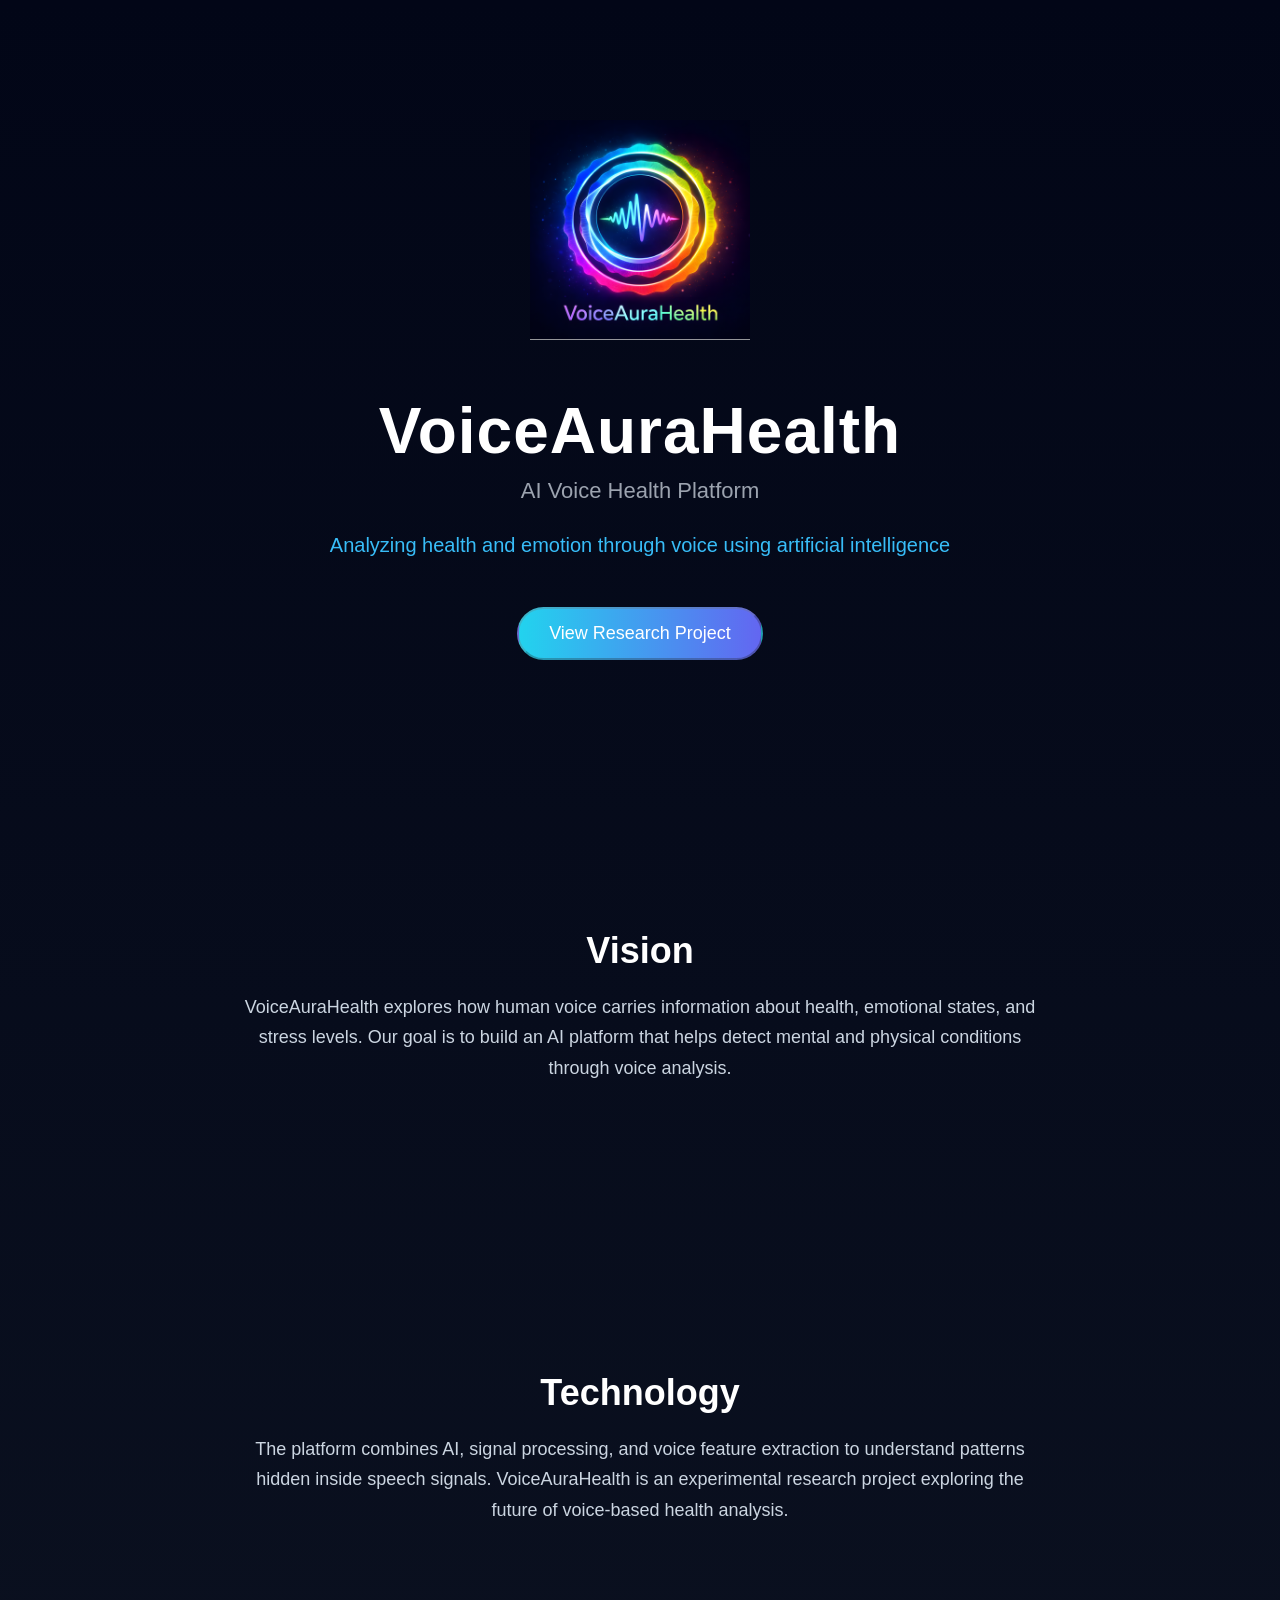
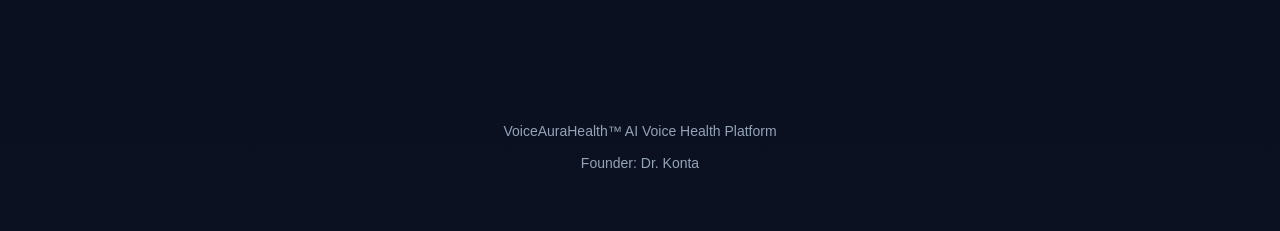
==== index.html @ 621a5ee7 "Update index.html" ====
<!DOCTYPE html>
<html lang="en">
<head>
<meta charset="UTF-8">
<meta name="viewport" content="width=device-width, initial-scale=1">

<title>VoiceAuraHealth</title>

<style>

body{
margin:0;
font-family:Arial, Helvetica, sans-serif;
background:linear-gradient(180deg,#020617,#0b1120);
color:white;
text-align:center;
}

.container{
padding-top:120px;
padding-bottom:120px;
}

.logo{
width:220px;
margin-bottom:40px;
}

h1{
font-size:64px;
margin:10px 0;
letter-spacing:1px;
}

.subtitle{
font-size:22px;
color:#9ca3af;
margin-bottom:30px;
}

.tagline{
font-size:20px;
color:#38bdf8;
margin-bottom:50px;
}

.button{
display:inline-block;
padding:14px 30px;
border-radius:40px;
background:linear-gradient(90deg,#22d3ee,#6366f1);
color:white;
text-decoration:none;
font-size:18px;
transition:0.3s;
}

.button:hover{
transform:scale(1.05);
}

.section{
max-width:800px;
margin:auto;
padding:120px 20px;
}

.section h2{
font-size:36px;
margin-bottom:20px;
}

.section p{
font-size:18px;
line-height:1.7;
color:#cbd5e1;
}

footer{
padding:60px;
color:#94a3b8;
font-size:14px;
}

</style>

</head>

<body>

<div class="container">

<img src="VoiceAuraHealth_logo_main.png" class="logo">

<h1>VoiceAuraHealth</h1>

<div class="subtitle">
AI Voice Health Platform
</div>

<div class="tagline">
Analyzing health and emotion through voice using artificial intelligence
</div>

<!--
<a href="https://github.com/kontakun1120-bit/voiceaurahealth" class="btn">
View Research Project
</a>
-->  

<button class="button" disabled>
View Research Project
</button>

</div>


<div class="section">

<h2>Vision</h2>

<p>
VoiceAuraHealth explores how human voice carries information about
health, emotional states, and stress levels.
Our goal is to build an AI platform that helps detect
mental and physical conditions through voice analysis.
</p>

</div>


<div class="section">

<h2>Technology</h2>

<p>
The platform combines AI, signal processing,
and voice feature extraction to understand patterns
hidden inside speech signals.
VoiceAuraHealth is an experimental research project
exploring the future of voice-based health analysis.
</p>

</div>


<footer>

VoiceAuraHealth™  
AI Voice Health Platform

<br><br>

Founder: Dr. Konta

</footer>

</body>
</html>
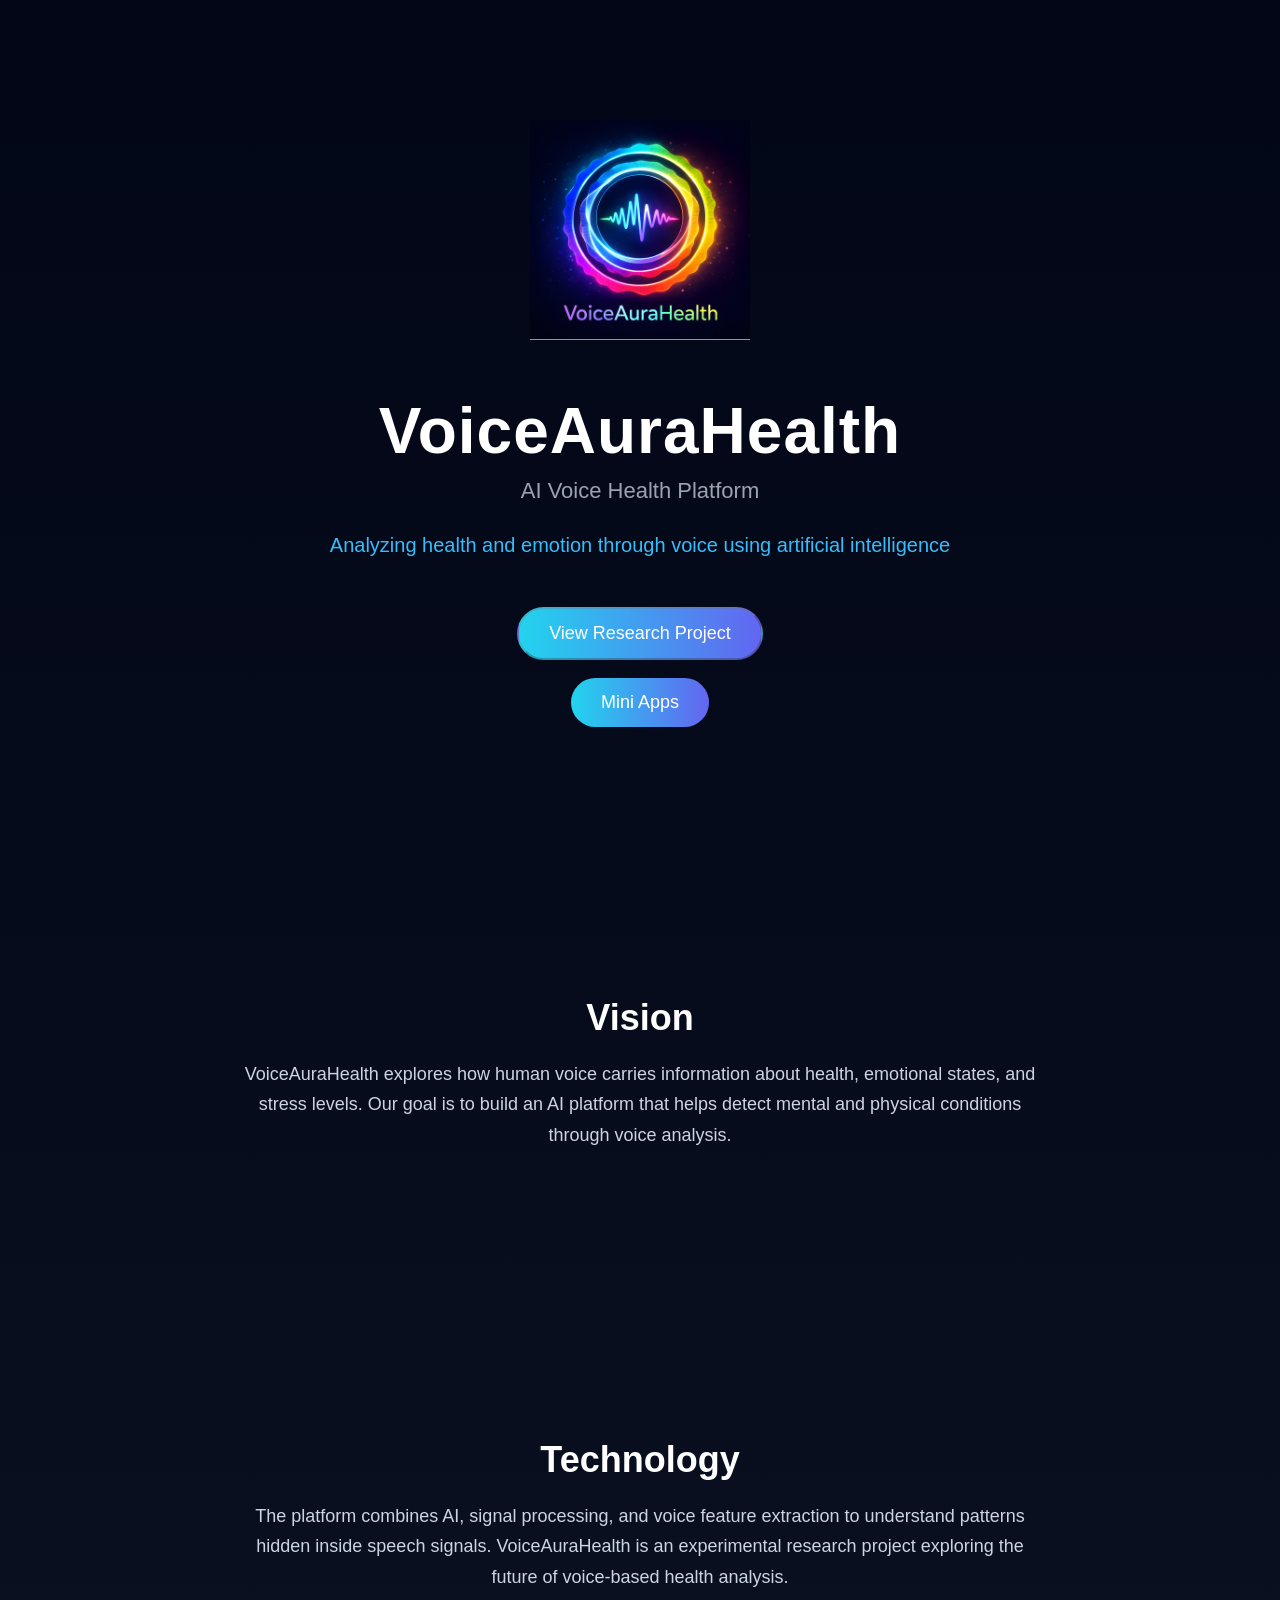
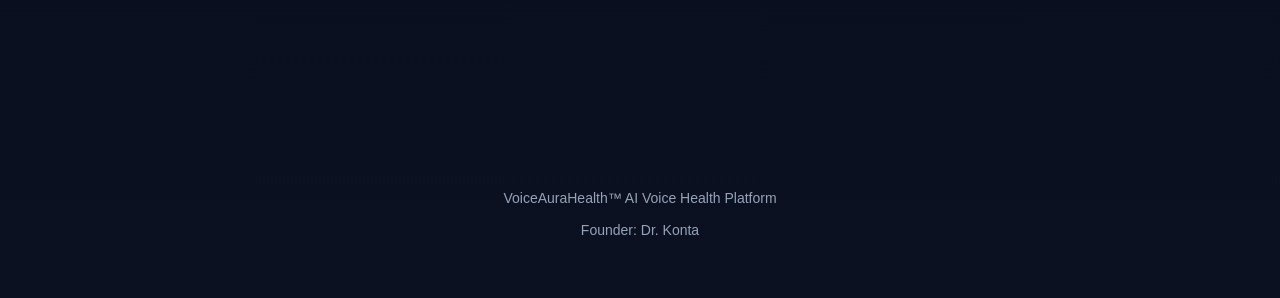
==== commit ae2749b2: "Update index.html" ====
--- a/index.html
+++ b/index.html
@@ -111,7 +111,12 @@
 <button class="button" disabled>
 View Research Project
 </button>
+<br><br>
 
+<a href="miniapps/" class="button">
+Mini Apps
+</a>
+  
 </div>
 
 
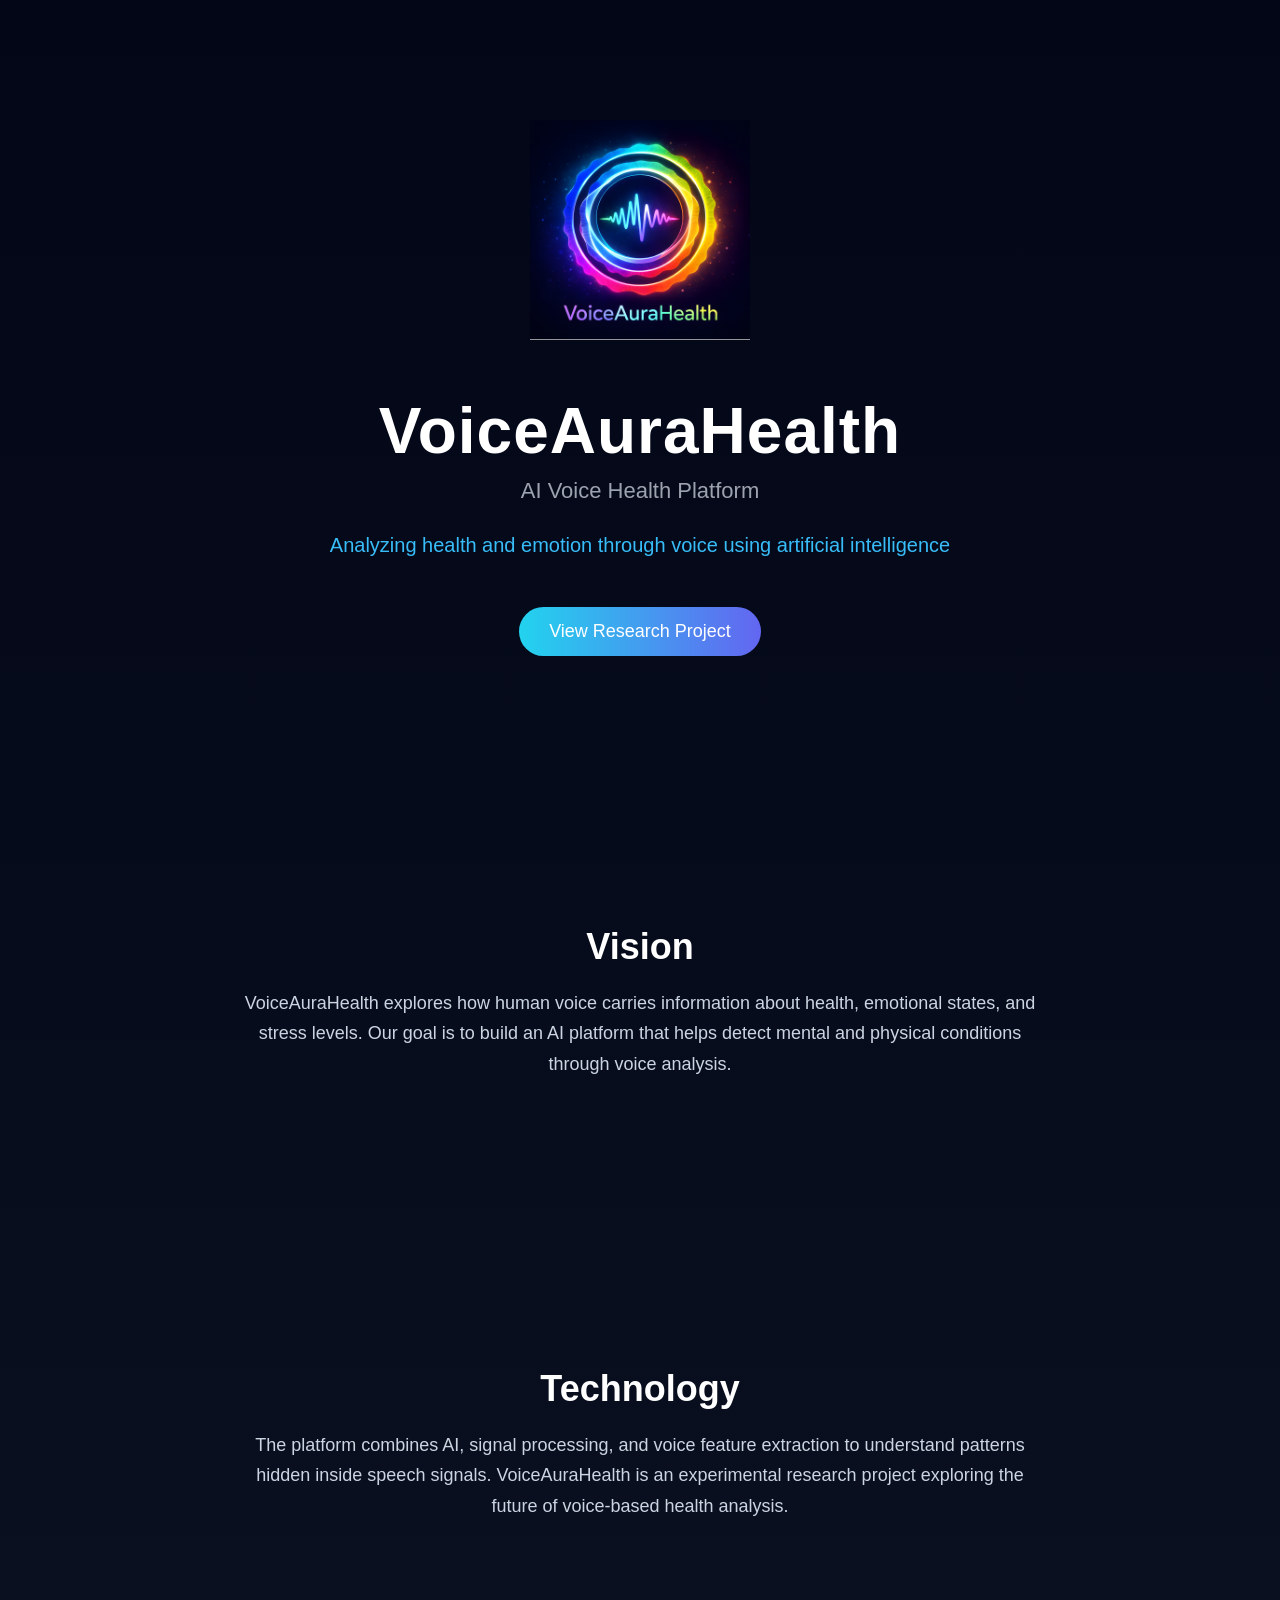
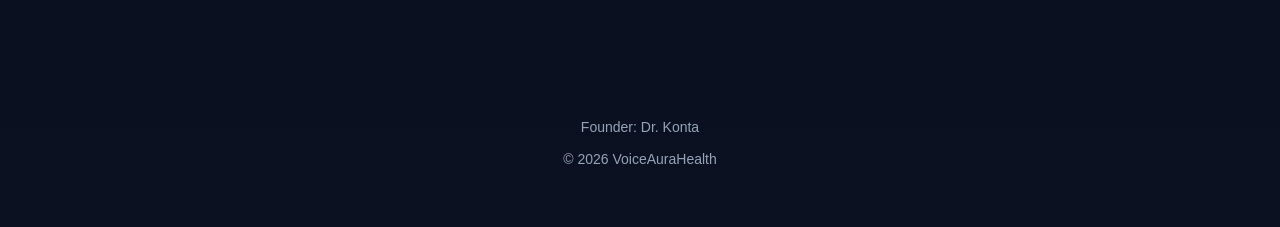
==== commit 4070b485: "Update index.html" ====
--- a/index.html
+++ b/index.html
@@ -102,21 +102,11 @@
 Analyzing health and emotion through voice using artificial intelligence
 </div>
 
-<!--
-<a href="https://github.com/kontakun1120-bit/voiceaurahealth" class="btn">
+<a class="button"
+href="https://github.com/kontakun1120-bit/voiceaurahealth">
 View Research Project
 </a>
--->  
 
-<button class="button" disabled>
-View Research Project
-</button>
-<br><br>
-
-<a href="miniapps/" class="button">
-Mini Apps
-</a>
-  
 </div>
 
 
@@ -151,12 +141,9 @@
 
 <footer>
 
-VoiceAuraHealth™  
-AI Voice Health Platform
-
+Founder: Dr. Konta  
 <br><br>
-
-Founder: Dr. Konta
+© 2026 VoiceAuraHealth
 
 </footer>
 
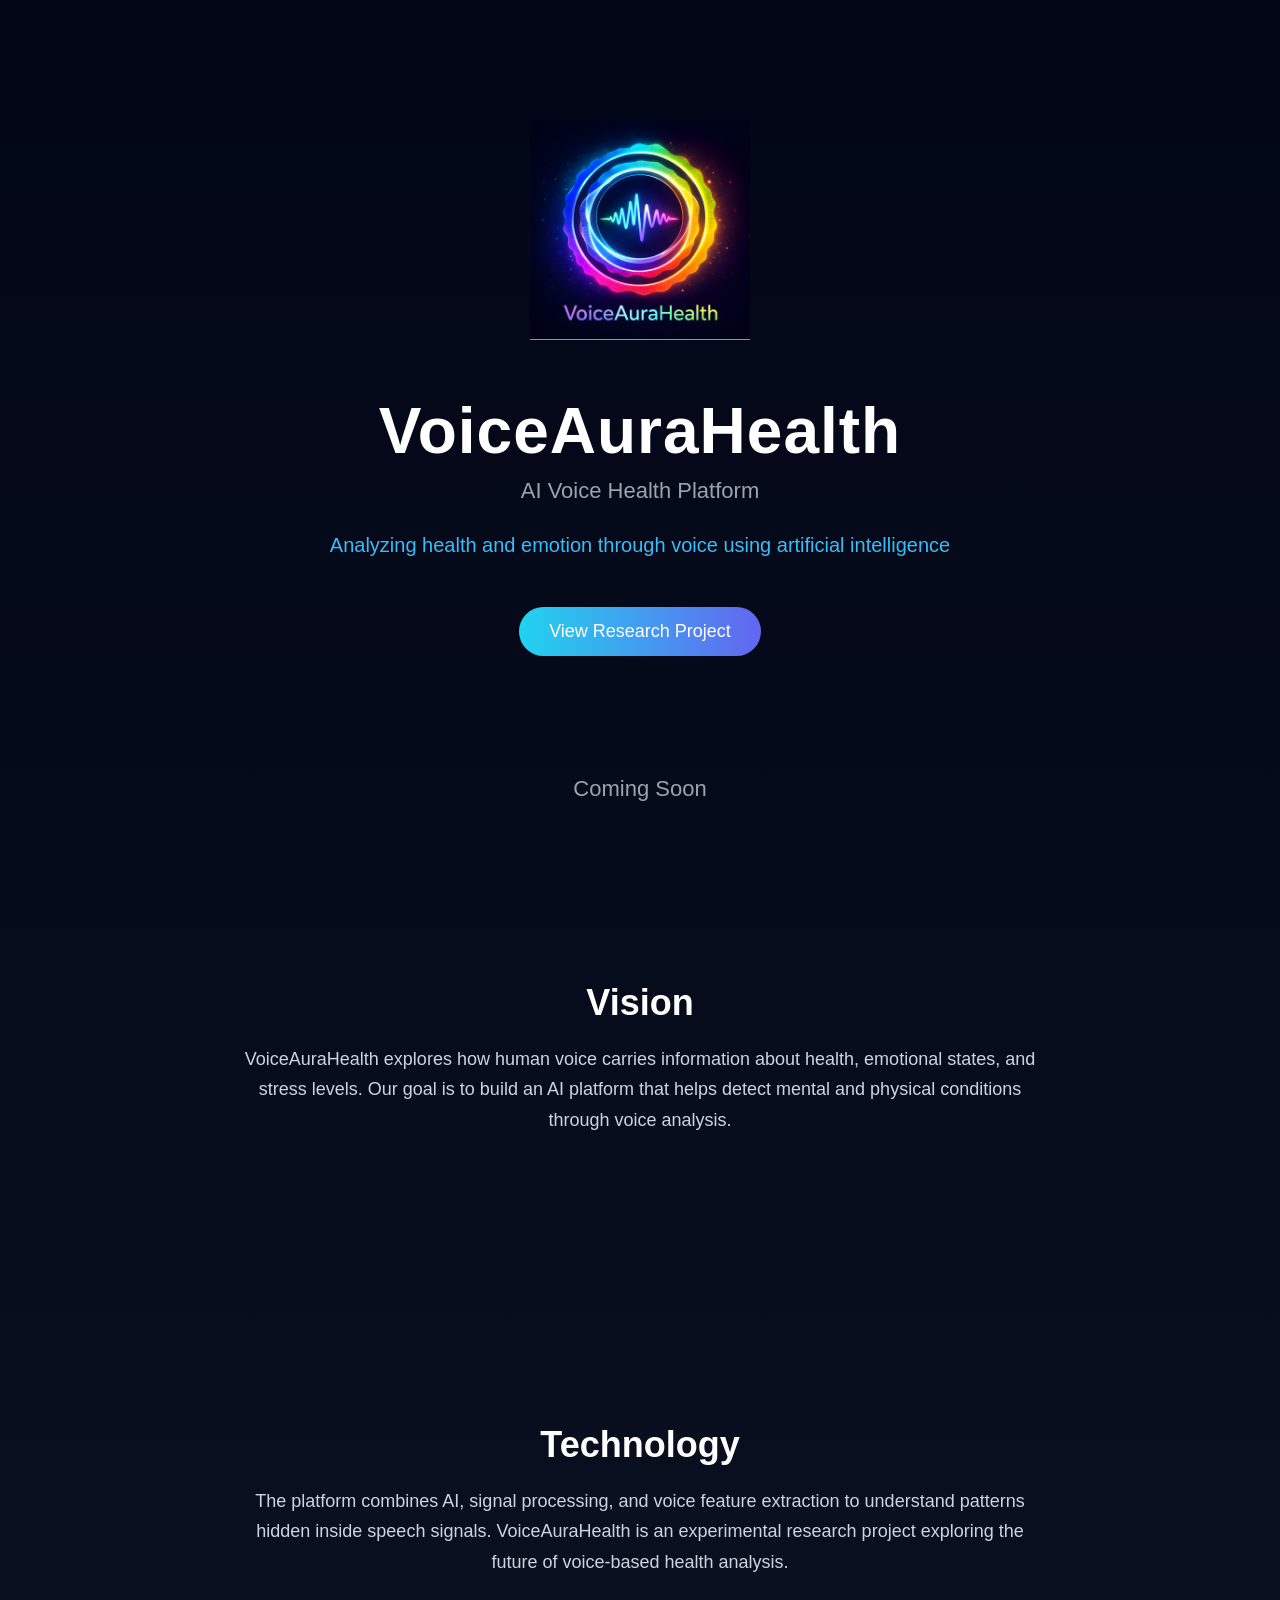
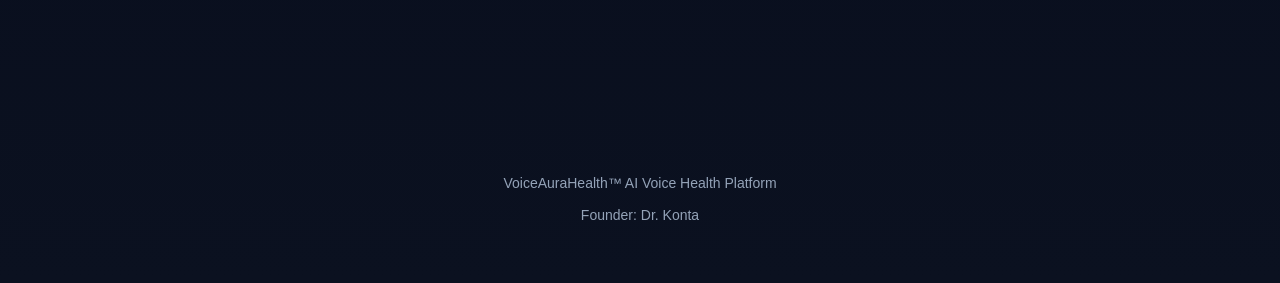
==== commit 85f4b948: "Update index.html" ====
--- a/index.html
+++ b/index.html
@@ -102,14 +102,17 @@
 Analyzing health and emotion through voice using artificial intelligence
 </div>
 
-<a class="button"
+<a class="button disabled"
 href="https://github.com/kontakun1120-bit/voiceaurahealth">
 View Research Project
 </a>
 
 </div>
 
-
+<div class="subtitle">
+Coming Soon
+</div>
+  
 <div class="section">
 
 <h2>Vision</h2>
@@ -141,9 +144,12 @@
 
 <footer>
 
-Founder: Dr. Konta  
+VoiceAuraHealth™  
+AI Voice Health Platform
+
 <br><br>
-© 2026 VoiceAuraHealth
+
+Founder: Dr. Konta
 
 </footer>
 
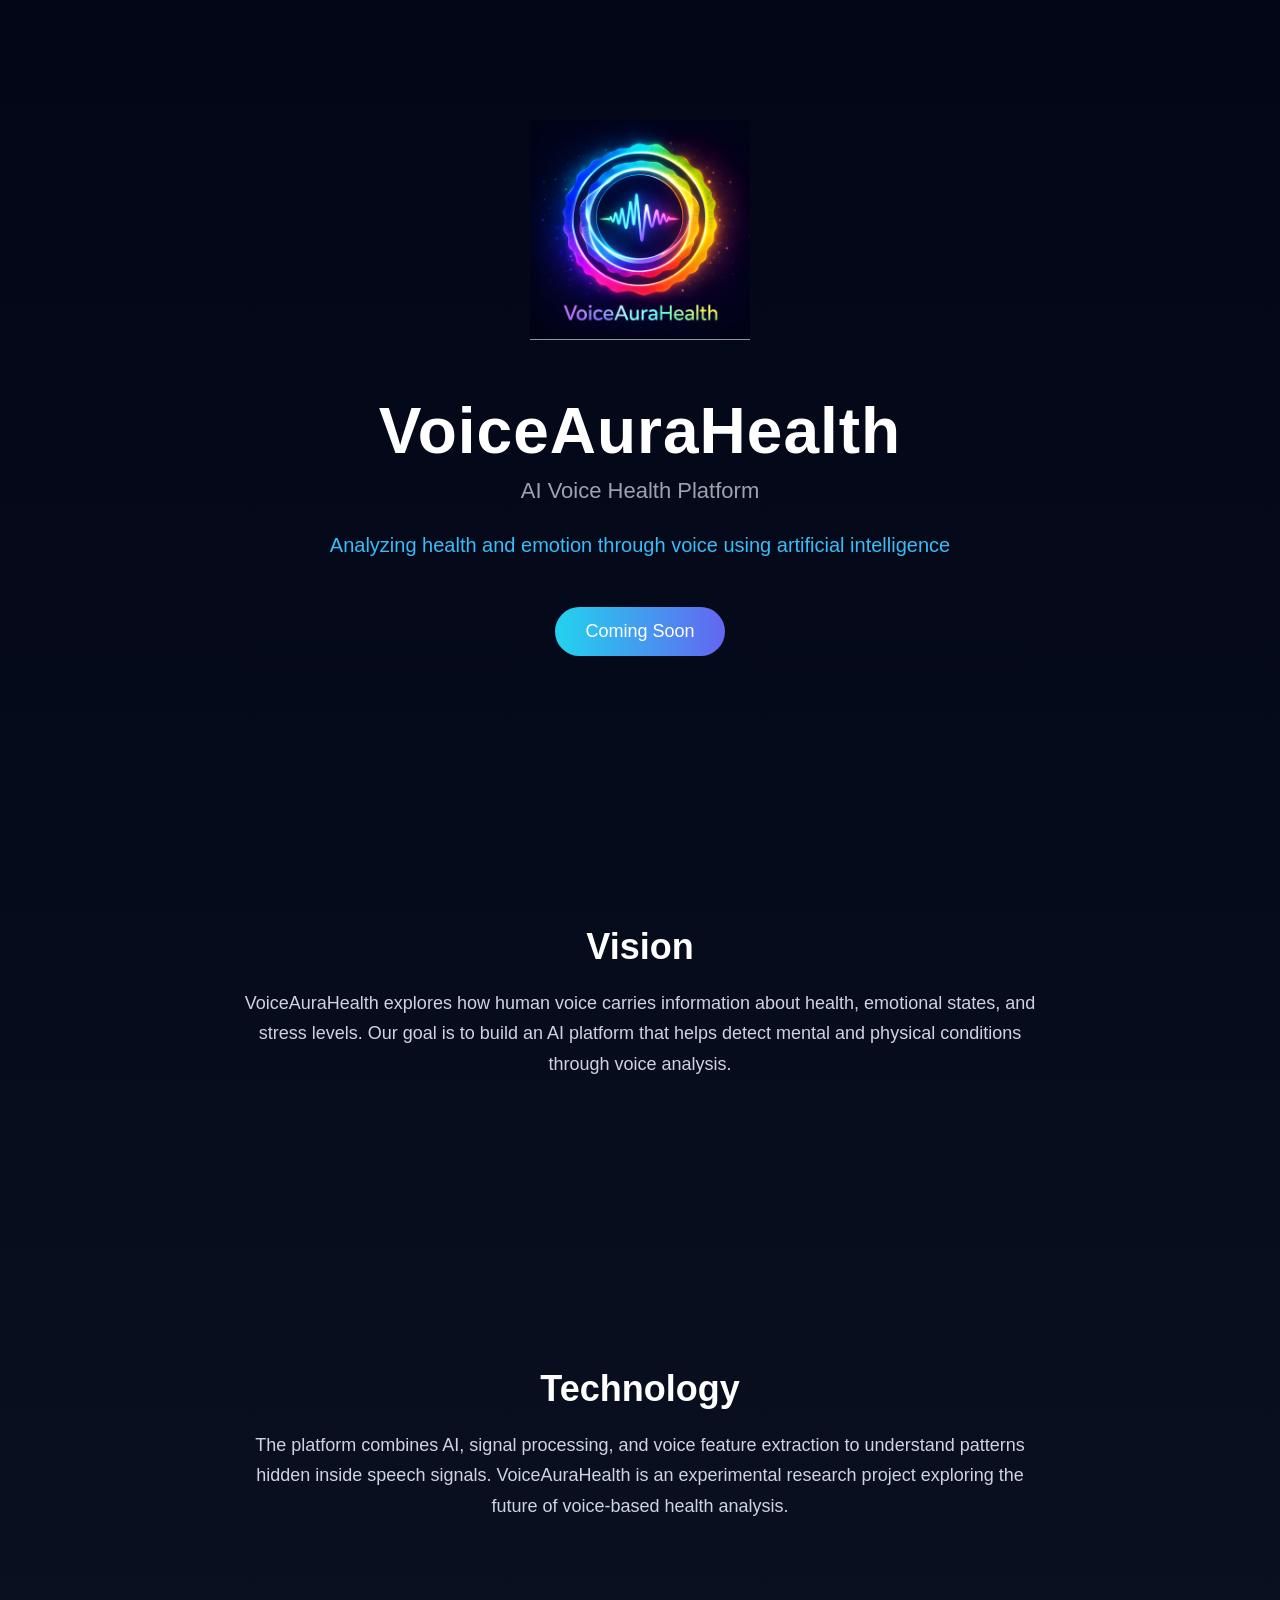
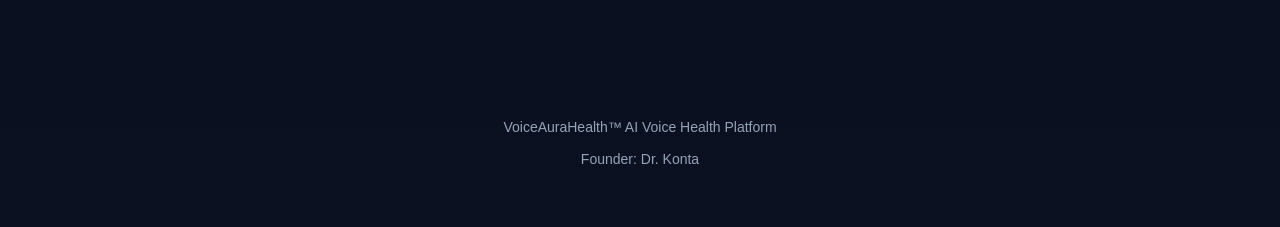
==== commit 230b0bc3: "Update index.html" ====
--- a/index.html
+++ b/index.html
@@ -102,17 +102,12 @@
 Analyzing health and emotion through voice using artificial intelligence
 </div>
 
-<a class="button disabled"
-href="https://github.com/kontakun1120-bit/voiceaurahealth">
-View Research Project
-</a>
-
-</div>
-
-<div class="subtitle">
+<div class="button disabled">
 Coming Soon
 </div>
   
+</div>
+
 <div class="section">
 
 <h2>Vision</h2>
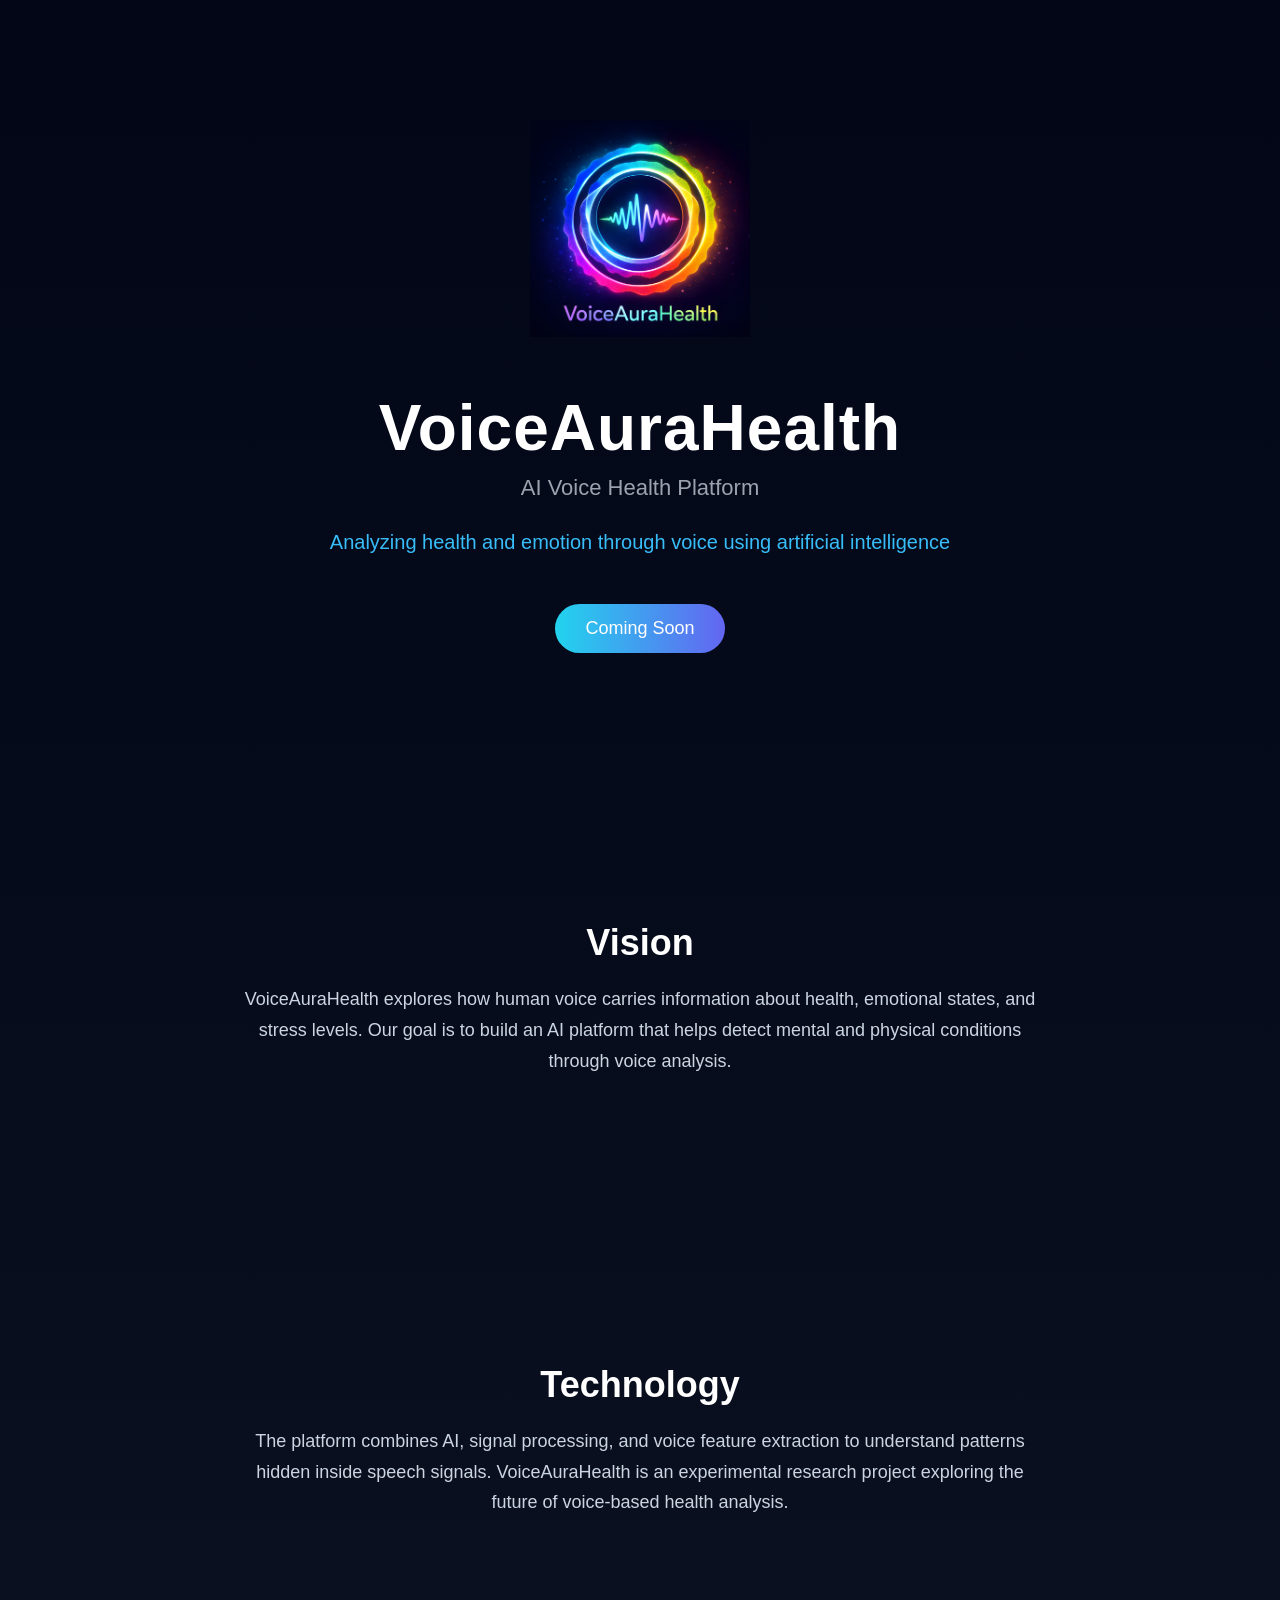
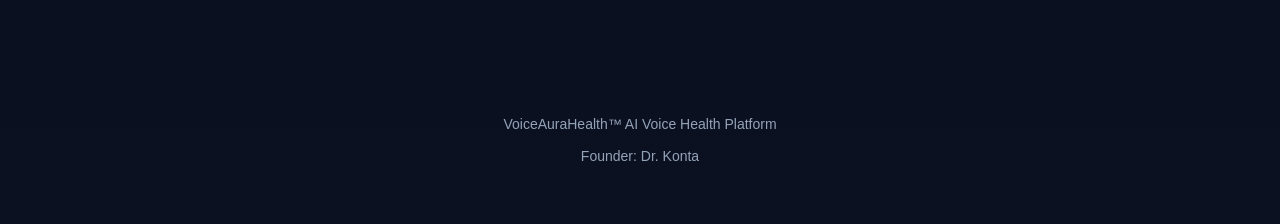
==== commit 95e9ced5: "Add files via upload" ====
--- a/index.html
+++ b/index.html
@@ -1,152 +1,152 @@
-<!DOCTYPE html>
-<html lang="en">
-<head>
-<meta charset="UTF-8">
-<meta name="viewport" content="width=device-width, initial-scale=1">
-
-<title>VoiceAuraHealth</title>
-
-<style>
-
-body{
-margin:0;
-font-family:Arial, Helvetica, sans-serif;
-background:linear-gradient(180deg,#020617,#0b1120);
-color:white;
-text-align:center;
-}
-
-.container{
-padding-top:120px;
-padding-bottom:120px;
-}
-
-.logo{
-width:220px;
-margin-bottom:40px;
-}
-
-h1{
-font-size:64px;
-margin:10px 0;
-letter-spacing:1px;
-}
-
-.subtitle{
-font-size:22px;
-color:#9ca3af;
-margin-bottom:30px;
-}
-
-.tagline{
-font-size:20px;
-color:#38bdf8;
-margin-bottom:50px;
-}
-
-.button{
-display:inline-block;
-padding:14px 30px;
-border-radius:40px;
-background:linear-gradient(90deg,#22d3ee,#6366f1);
-color:white;
-text-decoration:none;
-font-size:18px;
-transition:0.3s;
-}
-
-.button:hover{
-transform:scale(1.05);
-}
-
-.section{
-max-width:800px;
-margin:auto;
-padding:120px 20px;
-}
-
-.section h2{
-font-size:36px;
-margin-bottom:20px;
-}
-
-.section p{
-font-size:18px;
-line-height:1.7;
-color:#cbd5e1;
-}
-
-footer{
-padding:60px;
-color:#94a3b8;
-font-size:14px;
-}
-
-</style>
-
-</head>
-
-<body>
-
-<div class="container">
-
-<img src="VoiceAuraHealth_logo_main.png" class="logo">
-
-<h1>VoiceAuraHealth</h1>
-
-<div class="subtitle">
-AI Voice Health Platform
-</div>
-
-<div class="tagline">
-Analyzing health and emotion through voice using artificial intelligence
-</div>
-
-<div class="button disabled">
-Coming Soon
-</div>
-  
-</div>
-
-<div class="section">
-
-<h2>Vision</h2>
-
-<p>
-VoiceAuraHealth explores how human voice carries information about
-health, emotional states, and stress levels.
-Our goal is to build an AI platform that helps detect
-mental and physical conditions through voice analysis.
-</p>
-
-</div>
-
-
-<div class="section">
-
-<h2>Technology</h2>
-
-<p>
-The platform combines AI, signal processing,
-and voice feature extraction to understand patterns
-hidden inside speech signals.
-VoiceAuraHealth is an experimental research project
-exploring the future of voice-based health analysis.
-</p>
-
-</div>
-
-
-<footer>
-
-VoiceAuraHealth™  
-AI Voice Health Platform
-
-<br><br>
-
-Founder: Dr. Konta
-
-</footer>
-
-</body>
-</html>
+<!DOCTYPE html>
+<html lang="en">
+<head>
+<meta charset="UTF-8">
+<meta name="viewport" content="width=device-width, initial-scale=1">
+
+<title>VoiceAuraHealth</title>
+
+<style>
+
+body{
+margin:0;
+font-family:Arial, Helvetica, sans-serif;
+background:linear-gradient(180deg,#020617,#0b1120);
+color:white;
+text-align:center;
+}
+
+.container{
+padding-top:120px;
+padding-bottom:120px;
+}
+
+.logo{
+width:220px;
+margin-bottom:40px;
+}
+
+h1{
+font-size:64px;
+margin:10px 0;
+letter-spacing:1px;
+}
+
+.subtitle{
+font-size:22px;
+color:#9ca3af;
+margin-bottom:30px;
+}
+
+.tagline{
+font-size:20px;
+color:#38bdf8;
+margin-bottom:50px;
+}
+
+.button{
+display:inline-block;
+padding:14px 30px;
+border-radius:40px;
+background:linear-gradient(90deg,#22d3ee,#6366f1);
+color:white;
+text-decoration:none;
+font-size:18px;
+transition:0.3s;
+}
+
+.button:hover{
+transform:scale(1.05);
+}
+
+.section{
+max-width:800px;
+margin:auto;
+padding:120px 20px;
+}
+
+.section h2{
+font-size:36px;
+margin-bottom:20px;
+}
+
+.section p{
+font-size:18px;
+line-height:1.7;
+color:#cbd5e1;
+}
+
+footer{
+padding:60px;
+color:#94a3b8;
+font-size:14px;
+}
+
+</style>
+
+</head>
+
+<body>
+
+<div class="container">
+
+<img src="static/main_logo2.png" class="logo">
+
+<h1>VoiceAuraHealth</h1>
+
+<div class="subtitle">
+AI Voice Health Platform
+</div>
+
+<div class="tagline">
+Analyzing health and emotion through voice using artificial intelligence
+</div>
+
+<div class="button disabled">
+Coming Soon
+</div>
+  
+</div>
+
+<div class="section">
+
+<h2>Vision</h2>
+
+<p>
+VoiceAuraHealth explores how human voice carries information about
+health, emotional states, and stress levels.
+Our goal is to build an AI platform that helps detect
+mental and physical conditions through voice analysis.
+</p>
+
+</div>
+
+
+<div class="section">
+
+<h2>Technology</h2>
+
+<p>
+The platform combines AI, signal processing,
+and voice feature extraction to understand patterns
+hidden inside speech signals.
+VoiceAuraHealth is an experimental research project
+exploring the future of voice-based health analysis.
+</p>
+
+</div>
+
+
+<footer>
+
+VoiceAuraHealth™  
+AI Voice Health Platform
+
+<br><br>
+
+Founder: Dr. Konta
+
+</footer>
+
+</body>
+</html>
